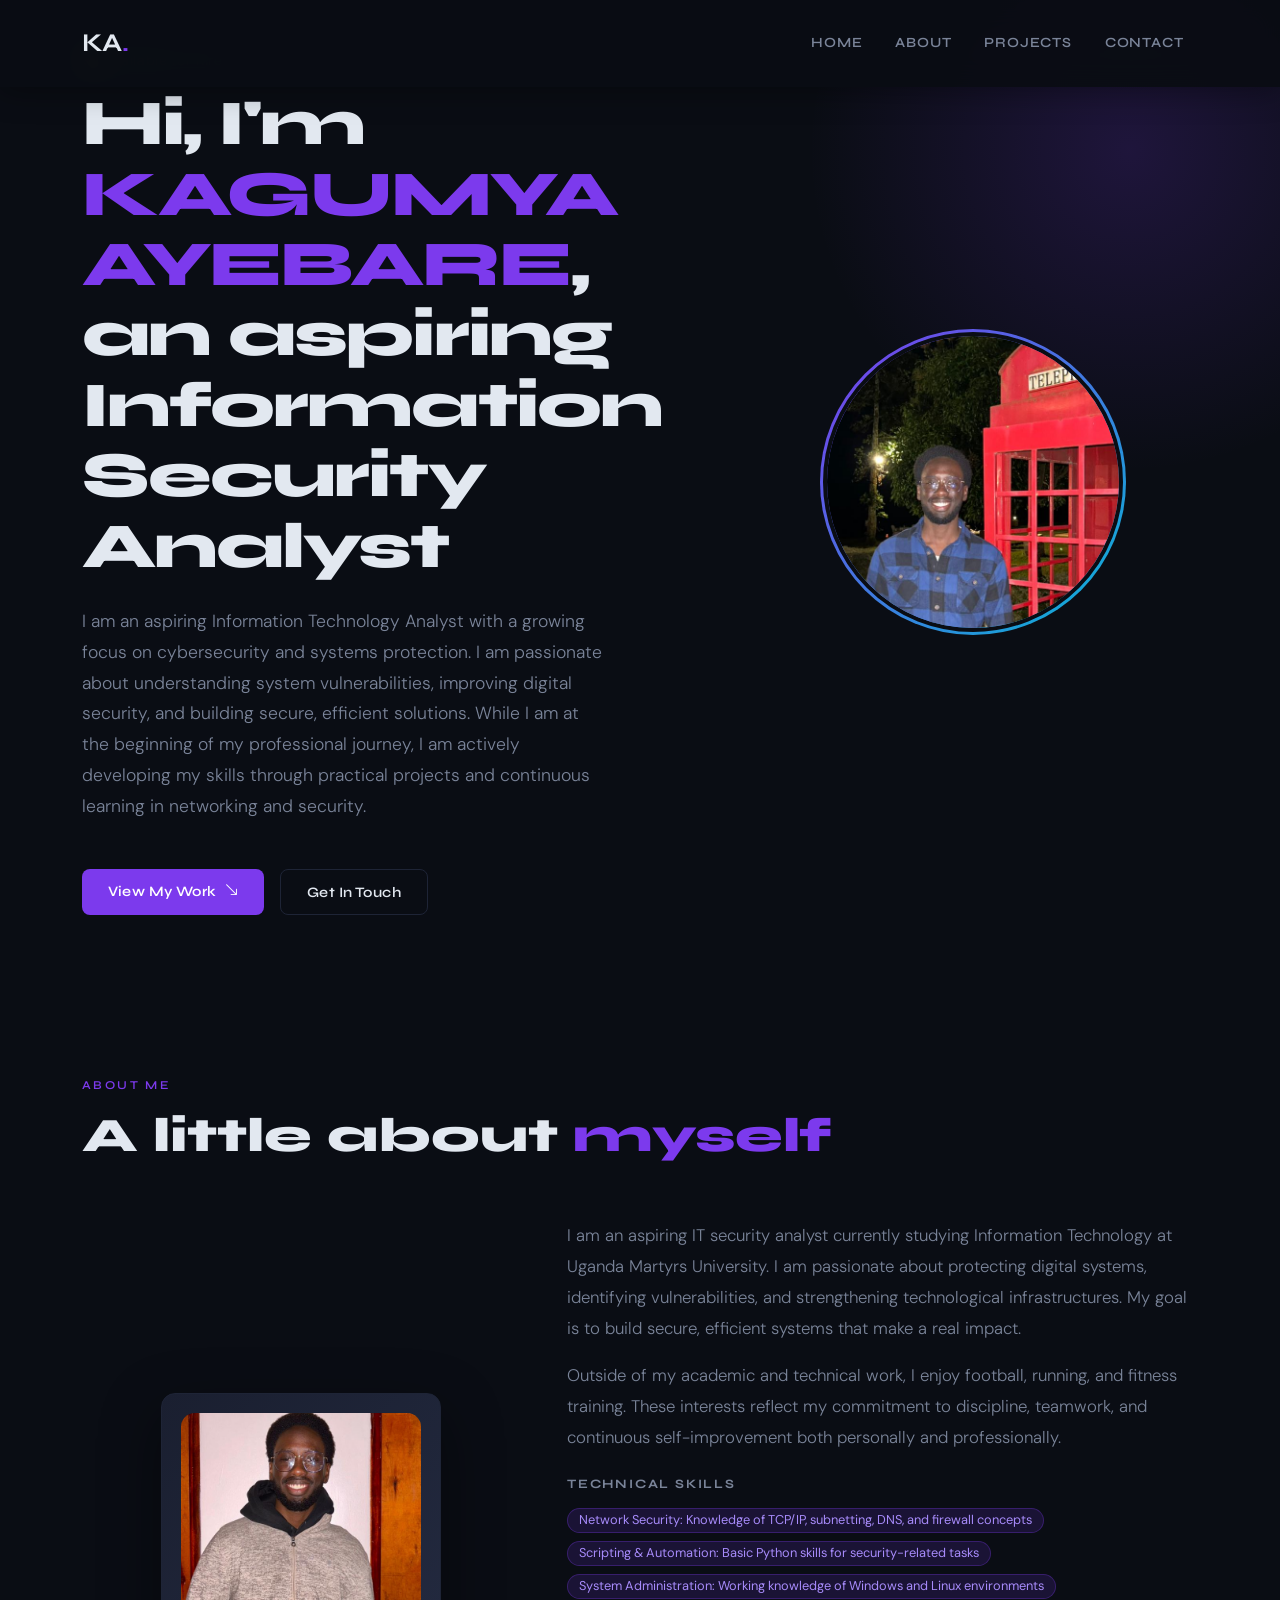
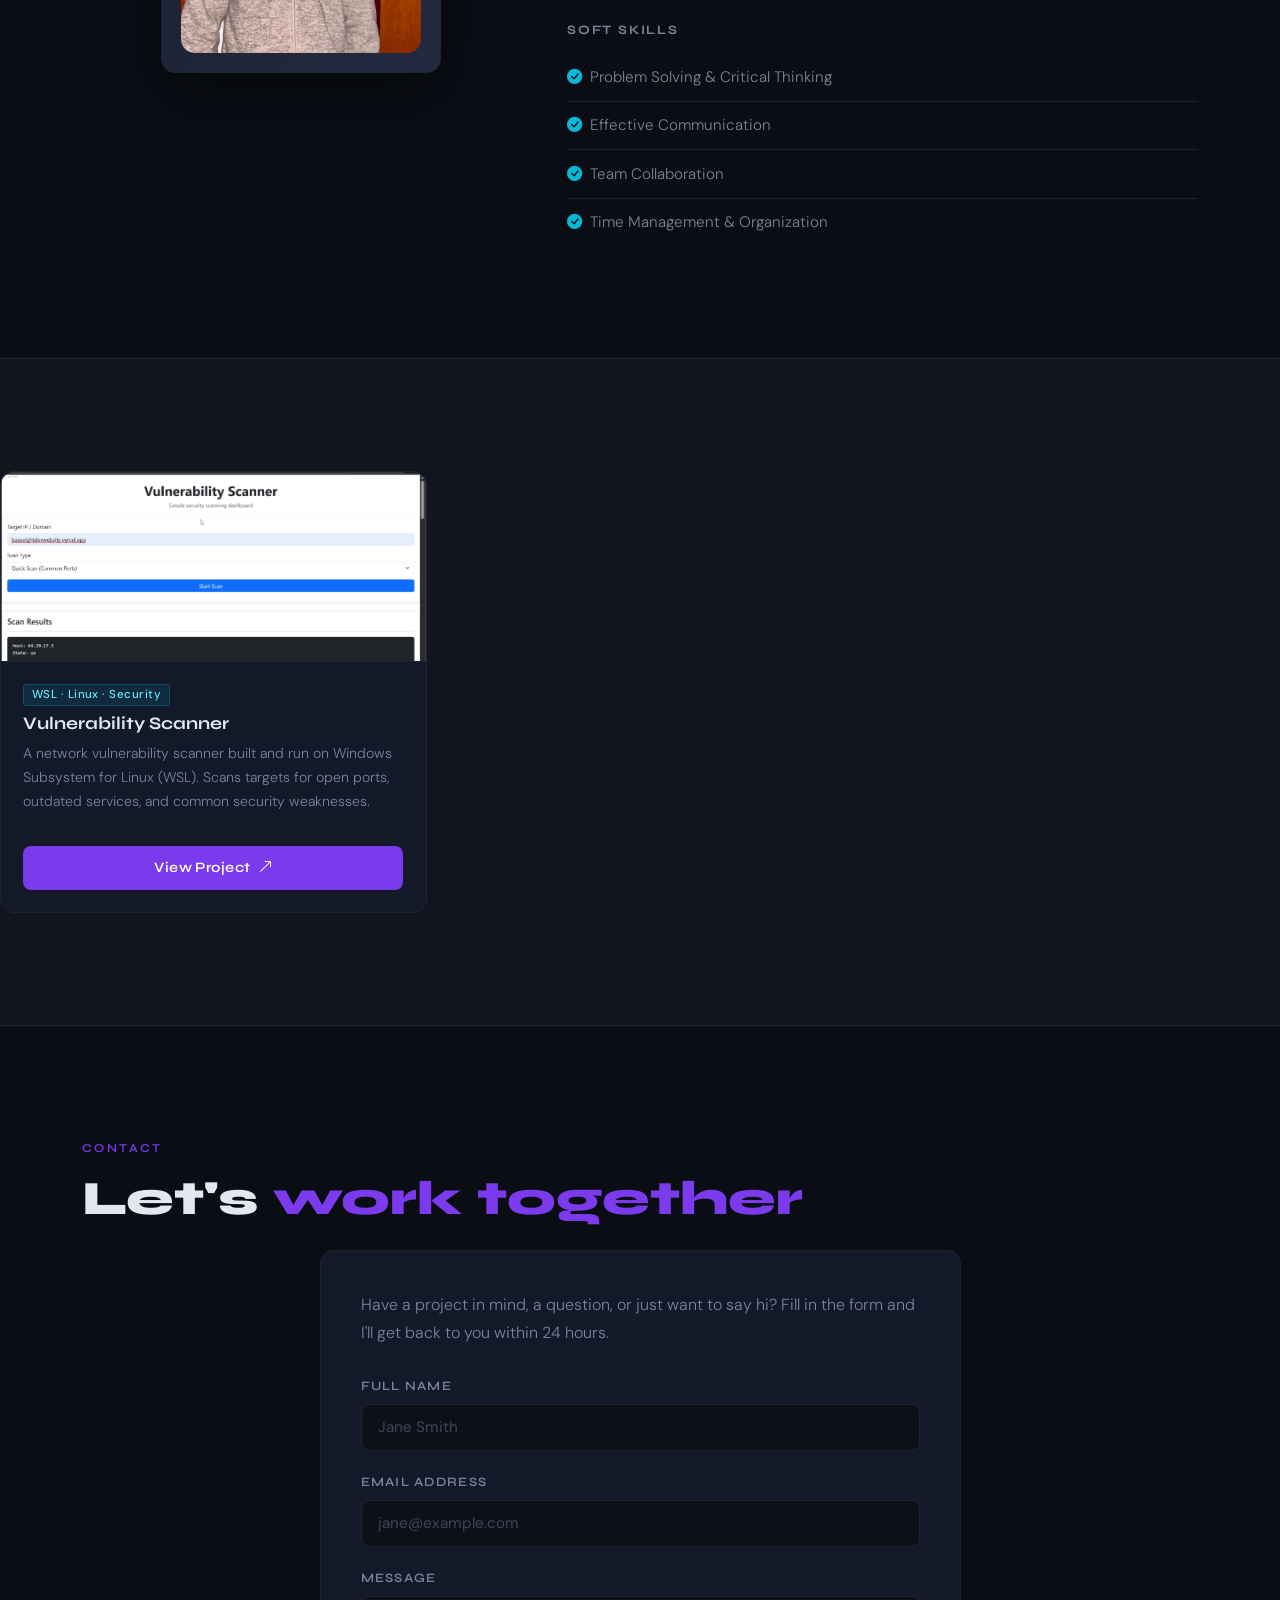
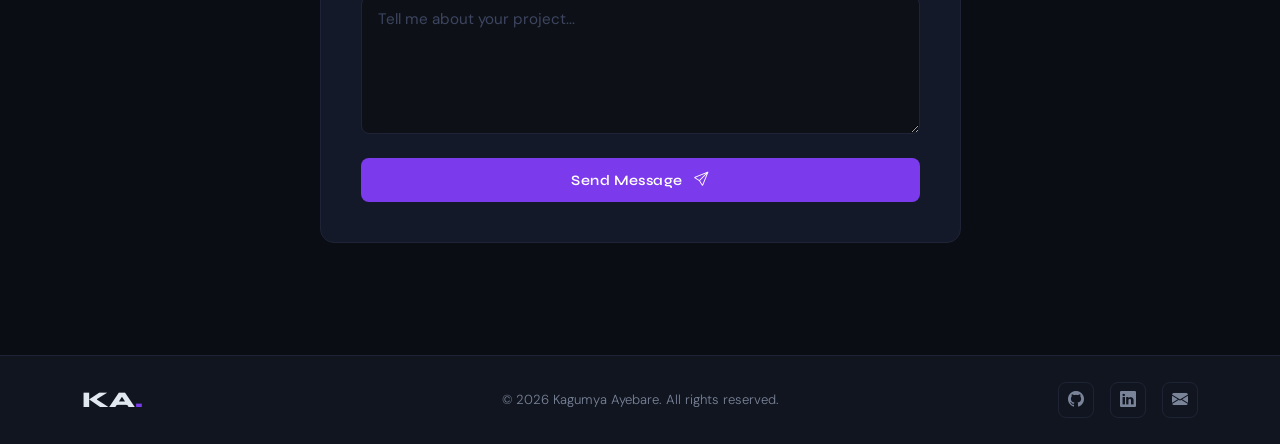
==== index.html @ 8e39b940 "Update and rename aboutme.html to index.html" ====
<!DOCTYPE html>
<html lang="en">
<head>
  <meta charset="UTF-8" />
  <meta name="viewport" content="width=device-width, initial-scale=1.0" />
  <title>KAGUMYA AYEBARE | Web Developer</title>
  <link rel="stylesheet" href="https://cdn.jsdelivr.net/npm/bootstrap@5.3.3/dist/css/bootstrap.min.css" />
  <link rel="preconnect" href="https://fonts.googleapis.com" />
  <link rel="preconnect" href="https://fonts.gstatic.com" crossorigin />
  <link href="https://fonts.googleapis.com/css2?family=Syne:wght@400;600;700;800&family=DM+Sans:ital,wght@0,300;0,400;0,500;1,300&display=swap" rel="stylesheet" />
  <link rel="stylesheet" href="https://cdn.jsdelivr.net/npm/bootstrap-icons@1.11.3/font/bootstrap-icons.min.css" />
  <style>
    :root {
      --color-bg: #0a0d14;
      --color-surface: #111520;
      --color-border: #1e2436;
      --color-accent: #7c3aed;
      --color-accent2: #06b6d4;
      --color-text: #e2e8f0;
      --color-muted: #7a8499;
      --color-card: #131929;
      --font-display: 'Syne', sans-serif;
      --font-body: 'DM Sans', sans-serif;
      --radius: 14px;
      --radius-sm: 8px;
      --transition: 0.25s ease;
    }
    *, *::before, *::after { box-sizing: border-box; }
    html { scroll-behavior: smooth; }
    body {
      background-color: var(--color-bg);
      color: var(--color-text);
      font-family: var(--font-body);
      font-weight: 300;
      line-height: 1.75;
      overflow-x: hidden;
    }
    h1, h2, h3, h4, h5, h6 {
      font-family: var(--font-display);
      font-weight: 700;
      line-height: 1.15;
    }
    .accent { color: var(--color-accent); }

    /* Navbar */
    #mainNav {
      background: rgba(10, 13, 20, 0.95);
      backdrop-filter: blur(14px);
      -webkit-backdrop-filter: blur(14px);
      padding: 1rem 0;
      box-shadow: 0 2px 32px rgba(0,0,0,0.4);
    }
    .navbar-brand {
      font-family: var(--font-display);
      font-size: 1.6rem;
      color: var(--color-text) !important;
      letter-spacing: -0.02em;
    }
    .dot { color: var(--color-accent); }
    .nav-link {
      font-family: var(--font-display);
      font-size: 0.875rem;
      font-weight: 600;
      letter-spacing: 0.06em;
      text-transform: uppercase;
      color: var(--color-muted) !important;
      padding: 0.5rem 0.9rem !important;
      border-radius: var(--radius-sm);
      transition: color var(--transition), background var(--transition);
    }
    .nav-link:hover { color: var(--color-text) !important; background: rgba(124,58,237,0.12); }
    .navbar-toggler { border: 1px solid var(--color-border); padding: 0.4rem 0.6rem; }
    .navbar-toggler-icon { filter: invert(1); }

    /* Sections */
    .section-pad { padding: 7rem 0; }
    .section-label {
      font-family: var(--font-display);
      font-size: 0.75rem;
      font-weight: 600;
      letter-spacing: 0.2em;
      text-transform: uppercase;
      color: var(--color-accent);
      margin-bottom: 0.75rem;
    }
    .section-title {
      font-size: clamp(2rem, 5vw, 3rem);
      font-weight: 800;
      color: var(--color-text);
      margin-bottom: 0;
    }

    /* Hero */
    .hero-section { background-color: var(--color-bg); position: relative; overflow: hidden; }
    .hero-bg-shape {
      position: absolute; top: -200px; right: -200px;
      width: 700px; height: 700px;
      background: radial-gradient(circle at center, rgba(124,58,237,0.18) 0%, transparent 65%);
      pointer-events: none; border-radius: 50%;
    }
    .hero-label { font-size: 0.9rem; color: var(--color-muted); letter-spacing: 0.04em; margin-bottom: 1rem; }
    .hero-title { font-size: clamp(2.5rem, 6vw, 4rem); font-weight: 800; letter-spacing: -0.03em; color: var(--color-text); line-height: 1.1; }
    .hero-sub { font-size: 1.1rem; color: var(--color-muted); max-width: 520px; font-weight: 300; }
    .hero-avatar-wrap { position: relative; width: 300px; height: 300px; }
    .hero-avatar-wrap::before {
      content: ''; position: absolute; inset: -3px;
      background: linear-gradient(135deg, var(--color-accent), var(--color-accent2));
      border-radius: 50%; z-index: 0;
    }
    .hero-avatar {
      position: relative; width: 100%; height: 100%;
      object-fit: cover; border-radius: 50%;
      border: 4px solid var(--color-bg); z-index: 1; background: #1a1f30;
    }

    /* Buttons */
    .btn-primary-custom {
      background: var(--color-accent); color: #fff; border: none;
      border-radius: var(--radius-sm); padding: 0.7rem 1.6rem;
      font-family: var(--font-display); font-weight: 600; font-size: 0.9rem;
      letter-spacing: 0.03em;
      transition: background var(--transition), box-shadow var(--transition), transform var(--transition);
    }
    .btn-primary-custom:hover { background: #6d28d9; color: #fff; box-shadow: 0 0 20px rgba(124,58,237,0.5); transform: translateY(-2px); }
    .btn-outline-custom {
      background: transparent; color: var(--color-text);
      border: 1px solid var(--color-border); border-radius: var(--radius-sm);
      padding: 0.7rem 1.6rem; font-family: var(--font-display); font-weight: 600;
      font-size: 0.9rem; letter-spacing: 0.03em;
      transition: border-color var(--transition), color var(--transition), transform var(--transition);
    }
    .btn-outline-custom:hover { border-color: var(--color-accent); color: var(--color-accent); transform: translateY(-2px); }

    /* About */
    .about-img-wrap {
      display: inline-flex; align-items: center; justify-content: center;
      width: 280px; height: 280px; border-radius: var(--radius);
      background: linear-gradient(135deg, #1a1f30, #232a40);
      border: 1px solid var(--color-border); overflow: hidden;
      box-shadow: 0 20px 60px rgba(0,0,0,0.4);
    }
    .about-img { width: 240px; height: 240px; object-fit: cover; border-radius: var(--radius); }
    .about-bio { color: var(--color-muted); font-size: 1.05rem; line-height: 1.85; }
    .skills-heading { font-family: var(--font-display); font-size: 0.8rem; font-weight: 700; text-transform: uppercase; letter-spacing: 0.14em; color: var(--color-muted); }
    .skill-badge {
      background-color: rgba(124,58,237,0.15) !important; color: #a78bfa !important;
      border: 1px solid rgba(124,58,237,0.3); font-family: var(--font-body);
      font-weight: 400; font-size: 0.8rem; padding: 0.4em 0.85em; border-radius: 30px;
    }
    .soft-skills-list .list-group-item {
      background: transparent; border-color: var(--color-border);
      color: var(--color-muted); padding: 0.65rem 0; font-size: 0.95rem;
    }
    .soft-skills-list .accent { color: var(--color-accent2); }

    /* Projects */
    .projects-section {
      background-color: var(--color-surface);
      border-top: 1px solid var(--color-border);
      border-bottom: 1px solid var(--color-border);
    }
    .project-card {
      background: var(--color-card) !important; border: 1px solid var(--color-border) !important;
      border-radius: var(--radius) !important; overflow: hidden;
      transition: transform var(--transition), box-shadow var(--transition), border-color var(--transition);
    }
    .project-card:hover { transform: translateY(-6px); box-shadow: 0 20px 50px rgba(0,0,0,0.45); border-color: rgba(124,58,237,0.4) !important; }
    .project-card .card-img-top { height: 190px; object-fit: cover; border-bottom: 1px solid var(--color-border); }
    .project-card .card-body { padding: 1.4rem !important; }
    .project-tag {
      background-color: rgba(6,182,212,0.12) !important; color: #67e8f9 !important;
      border: 1px solid rgba(6,182,212,0.25); font-size: 0.72rem; font-weight: 500;
      letter-spacing: 0.04em; border-radius: 4px; width: fit-content;
    }
    .card-title { font-family: var(--font-display); font-size: 1.1rem; font-weight: 700; color: var(--color-text); margin-bottom: 0.5rem; }
    .card-text { font-size: 0.88rem; color: var(--color-muted); line-height: 1.7; }

    /* Contact */
    .contact-card { background: var(--color-card); border: 1px solid var(--color-border); border-radius: var(--radius); padding: 2.5rem; }
    .contact-intro { color: var(--color-muted); font-size: 1rem; }
    .form-label { font-family: var(--font-display); font-size: 0.8rem; font-weight: 600; text-transform: uppercase; letter-spacing: 0.1em; color: var(--color-muted); margin-bottom: 0.4rem; }
    .custom-input {
      background-color: #0d1117 !important; border: 1px solid var(--color-border) !important;
      color: var(--color-text) !important; border-radius: var(--radius-sm) !important;
      padding: 0.7rem 1rem !important; font-family: var(--font-body); font-size: 0.95rem;
      transition: border-color var(--transition), box-shadow var(--transition);
    }
    .custom-input::placeholder { color: #3d4560; }
    .custom-input:focus { border-color: var(--color-accent) !important; box-shadow: 0 0 0 3px rgba(124,58,237,0.2) !important; outline: none; background-color: #0d1117 !important; color: var(--color-text) !important; }

    /* Footer */
    .site-footer { background-color: var(--color-surface); border-top: 1px solid var(--color-border); }
    .footer-brand { font-family: var(--font-display); font-size: 1.4rem; font-weight: 800; color: var(--color-text); }
    .footer-copy { font-size: 0.82rem; color: var(--color-muted); }
    .footer-icon {
      display: inline-flex; align-items: center; justify-content: center;
      width: 36px; height: 36px; border-radius: var(--radius-sm);
      border: 1px solid var(--color-border); color: var(--color-muted);
      font-size: 1rem; text-decoration: none;
      transition: color var(--transition), border-color var(--transition), background var(--transition);
    }
    .footer-icon:hover { color: var(--color-text); border-color: var(--color-accent); background: rgba(124,58,237,0.1); }

    @media (max-width: 991.98px) {
      .hero-section { padding-top: 100px; }
      .section-pad { padding: 5rem 0; }
      .hero-avatar-wrap { width: 220px; height: 220px; }
    }
    @media (max-width: 575.98px) {
      .hero-title { font-size: 2.2rem; }
      .contact-card { padding: 1.5rem; }
      .hero-avatar-wrap { width: 180px; height: 180px; }
    }
  </style>
</head>
<body>

  <header>
    <nav class="navbar navbar-expand-lg fixed-top" id="mainNav">
      <div class="container">
        <a class="navbar-brand fw-bold" href="#home">KA<span class="dot">.</span></a>
        <button class="navbar-toggler" type="button" data-bs-toggle="collapse" data-bs-target="#navbarNav"
          aria-controls="navbarNav" aria-expanded="false" aria-label="Toggle navigation">
          <span class="navbar-toggler-icon"></span>
        </button>
        <div class="collapse navbar-collapse justify-content-end" id="navbarNav">
          <ul class="navbar-nav gap-1">
            <li class="nav-item"><a class="nav-link" href="#home">Home</a></li>
            <li class="nav-item"><a class="nav-link" href="#about">About</a></li>
            <li class="nav-item"><a class="nav-link" href="#projects">Projects</a></li>
            <li class="nav-item"><a class="nav-link" href="#contact">Contact</a></li>
          </ul>
        </div>
      </div>
    </nav>
  </header>

  <main>
    <!-- HERO -->
    <section id="home" class="hero-section d-flex align-items-center">
      <div class="hero-bg-shape"></div>
      <div class="container position-relative">
        <div class="row align-items-center min-vh-100 py-5">
          <div class="col-lg-7 col-12">
            <p class="hero-label">👋 Available for hire</p>
            <h1 class="hero-title">Hi, I'm <span class="accent">KAGUMYA AYEBARE</span>, an aspiring Information Security Analyst</h1>
            <p class="hero-sub mt-4">I am an aspiring Information Technology Analyst with a growing focus on cybersecurity and systems protection. I am passionate about understanding system vulnerabilities, improving digital security, and building secure, efficient solutions. While I am at the beginning of my professional journey, I am actively developing my skills through practical projects and continuous learning in networking and security.</p>
            <div class="mt-5 d-flex flex-wrap gap-3">
              <a href="#projects" class="btn btn-primary-custom">View My Work <i class="bi bi-arrow-down-right ms-1"></i></a>
              <a href="#contact" class="btn btn-outline-custom">Get In Touch</a>
            </div>
          </div>
          <div class="col-lg-5 col-12 d-flex justify-content-center mt-5 mt-lg-0">
            <div class="hero-avatar-wrap">
              <img src="WhatsApp Image 2026-03-04 at 10.51.13 AM.jpeg" alt="" class="hero-avatar" />
            </div>
          </div>
        </div>
      </div>
    </section>

    <!-- ABOUT -->
    <section id="about" class="section-pad">
      <div class="container">
        <div class="section-label">About Me</div>
        <h2 class="section-title">A little about <span class="accent">myself</span></h2>
        <div class="row align-items-center g-5 mt-2">
          <div class="col-lg-5 col-12 text-center">
            <div class="about-img-wrap">
              <img src="WhatsApp Image 2026-03-04 at 10.28.19 AM.jpeg" alt="" class="about-img" />
            </div>
          </div>
          <div class="col-lg-7 col-12">
            <p class="about-bio">I am an aspiring IT security analyst currently studying Information Technology at Uganda Martyrs University. I am passionate about protecting digital systems, identifying vulnerabilities, and strengthening technological infrastructures. My goal is to build secure, efficient systems that make a real impact.</p>
            <p class="about-bio mt-3">Outside of my academic and technical work, I enjoy football, running, and fitness training. These interests reflect my commitment to discipline, teamwork, and continuous self-improvement both personally and professionally.</p>
            <h5 class="skills-heading mt-4 mb-3">Technical Skills</h5>
            <div class="d-flex flex-wrap gap-2 mb-4">
              <span class="badge skill-badge">Network Security: Knowledge of TCP/IP, subnetting, DNS, and firewall concepts</span>
              <span class="badge skill-badge">Scripting & Automation: Basic Python skills for security-related tasks</span>
              <span class="badge skill-badge">System Administration: Working knowledge of Windows and Linux environments</span>
             </div>
            <h5 class="skills-heading mb-3">Soft Skills</h5>
            <ul class="list-group list-group-flush soft-skills-list">
              <li class="list-group-item"><i class="bi bi-check-circle-fill me-2 accent"></i>Problem Solving & Critical Thinking</li>
              <li class="list-group-item"><i class="bi bi-check-circle-fill me-2 accent"></i>Effective Communication</li>
              <li class="list-group-item"><i class="bi bi-check-circle-fill me-2 accent"></i>Team Collaboration</li>
              <li class="list-group-item"><i class="bi bi-check-circle-fill me-2 accent"></i>Time Management & Organization</li>
            </ul>
          </div>
        </div>
      </div>
    </section>

    <!-- PROJECTS -->
    <section id="projects" class="section-pad projects-section">
        <div class="col-12 col-md-6 col-lg-4">
            <div class="card project-card h-100">
              <img src="Screenshot 2026-02-24 184102.png" class="card-img-top" alt="Vulnerability scanner terminal output running on WSL" />
              <div class="card-body d-flex flex-column">
                <span class="badge project-tag mb-2">WSL · Linux · Security</span>
                <h5 class="card-title">Vulnerability Scanner</h5>
                <p class="card-text flex-grow-1">A network vulnerability scanner built and run on Windows Subsystem for Linux (WSL). Scans targets for open ports, outdated services, and common security weaknesses.</p>
                <a href="https://github.com/Ayebarekagumya/vulnerability-scanner" class="btn btn-primary-custom btn-sm mt-3">View Project <i class="bi bi-arrow-up-right ms-1"></i></a>
              </div>
            </div>
          </div>     
    </section>

    <!-- CONTACT -->
    <section id="contact" class="section-pad">
      <div class="container">
        <div class="section-label">Contact</div>
        <h2 class="section-title">Let's <span class="accent">work together</span></h2>
        <div class="row justify-content-center mt-4">
          <div class="col-12 col-lg-7">
            <div class="contact-card">
              <p class="contact-intro">Have a project in mind, a question, or just want to say hi? Fill in the form and I'll get back to you within 24 hours.</p>
              <div class="mt-4">
                <div class="mb-3">
                  <label for="contactName" class="form-label">Full Name</label>
                  <input type="text" class="form-control custom-input" id="contactName" placeholder="Jane Smith" />
                </div>
                <div class="mb-3">
                  <label for="contactEmail" class="form-label">Email Address</label>
                  <input type="email" class="form-control custom-input" id="contactEmail" placeholder="jane@example.com" />
                </div>
                <div class="mb-4">
                  <label for="contactMessage" class="form-label">Message</label>
                  <textarea class="form-control custom-input" id="contactMessage" rows="5" placeholder="Tell me about your project..."></textarea>
                </div>
                <button type="submit" class="btn btn-primary-custom w-100">Send Message <i class="bi bi-send ms-2"></i></button>
              </div>
            </div>
          </div>
        </div>
      </div>
    </section>
  </main>

  <!-- FOOTER -->
  <footer class="site-footer">
    <div class="container">
      <div class="row align-items-center py-4">
        <div class="col-12 col-md-4 text-center text-md-start mb-3 mb-md-0">
          <span class="footer-brand">KA<span class="dot">.</span></span>
        </div>
        <div class="col-12 col-md-4 text-center mb-3 mb-md-0">
          <p class="footer-copy mb-0">&copy; 2026 Kagumya Ayebare. All rights reserved.</p>
        </div>
        <div class="col-12 col-md-4 d-flex justify-content-center justify-content-md-end gap-3">
          <a href="https://github.com/" target="_blank" aria-label="GitHub profile" class="footer-icon"><i class="bi bi-github"></i></a>
          <a href="https://linkedin.com/" target="_blank" aria-label="LinkedIn profile" class="footer-icon"><i class="bi bi-linkedin"></i></a>
          <a href="mailto:alex@example.com" aria-label="Send an email" class="footer-icon"><i class="bi bi-envelope-fill"></i></a>
        </div>
      </div>
    </div>
  </footer>

  <script src="https://cdn.jsdelivr.net/npm/bootstrap@5.3.3/dist/js/bootstrap.bundle.min.js"></script>
</body>

</html>
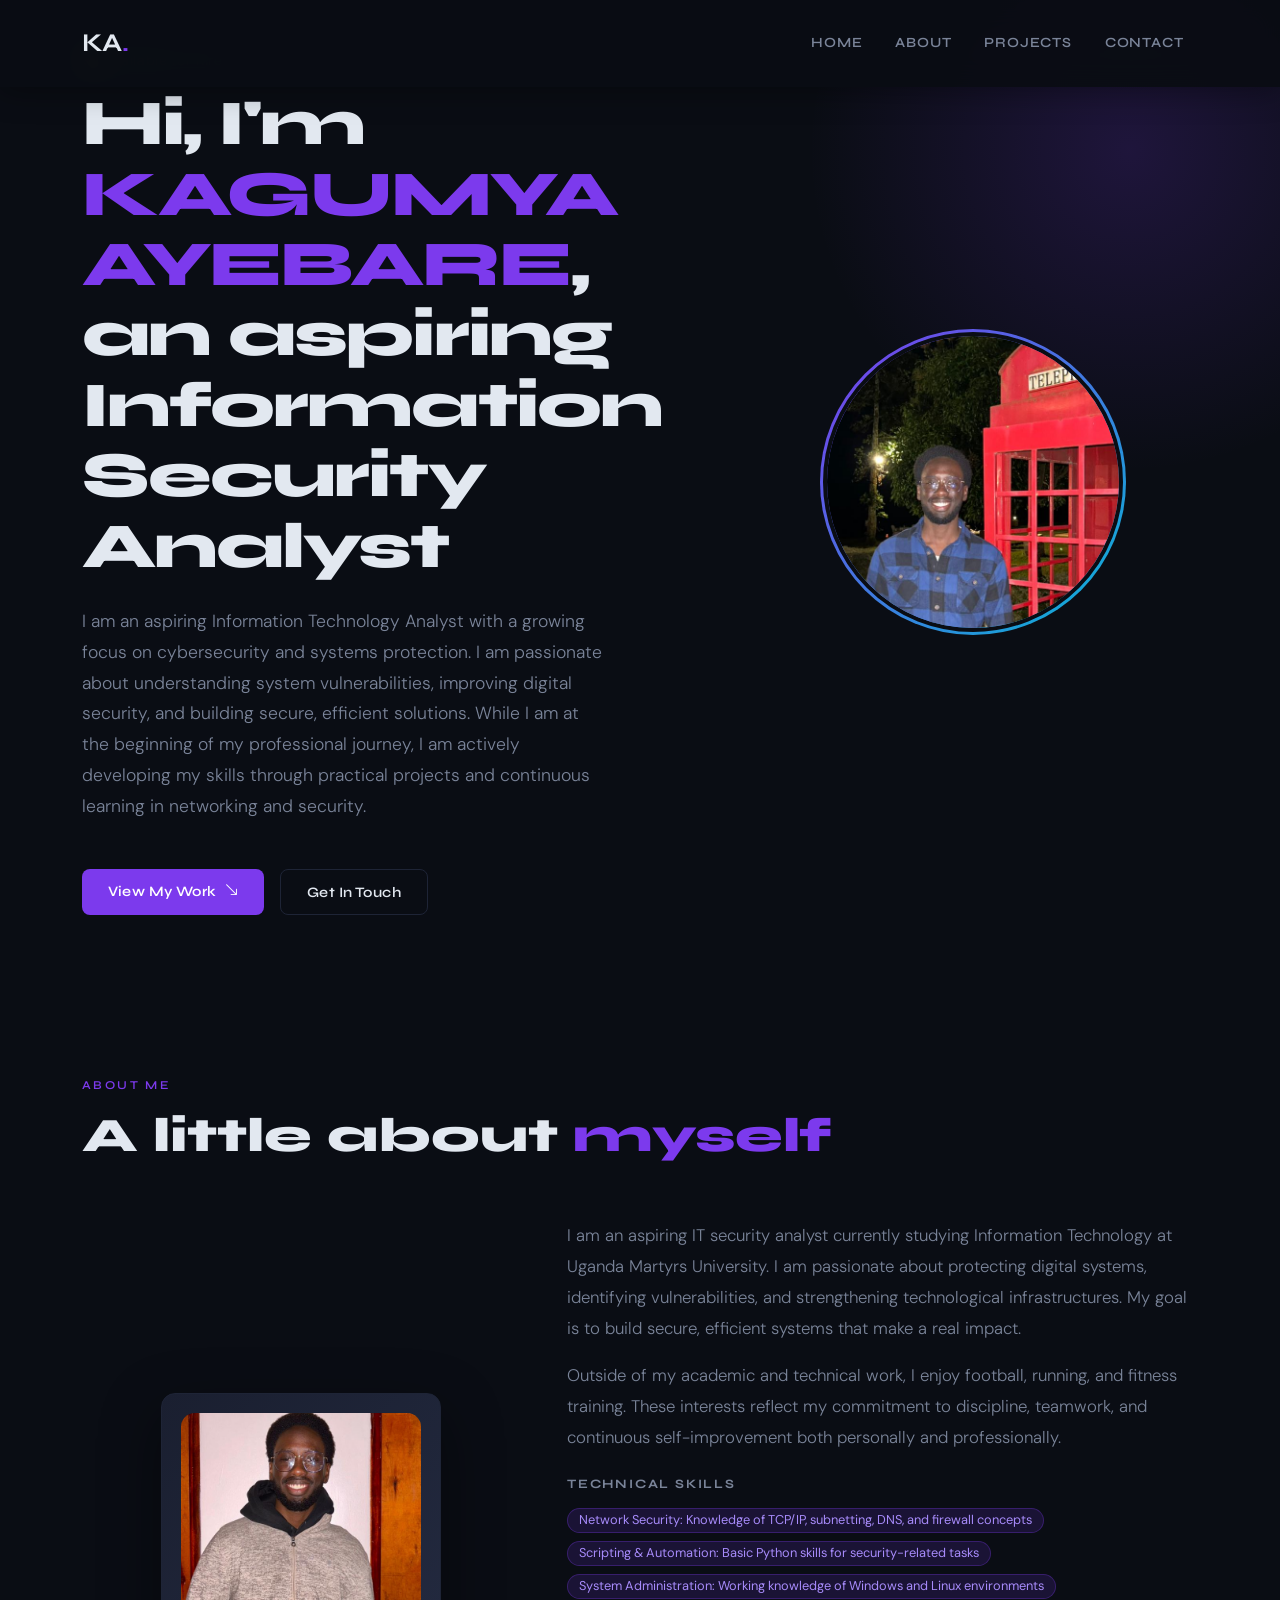
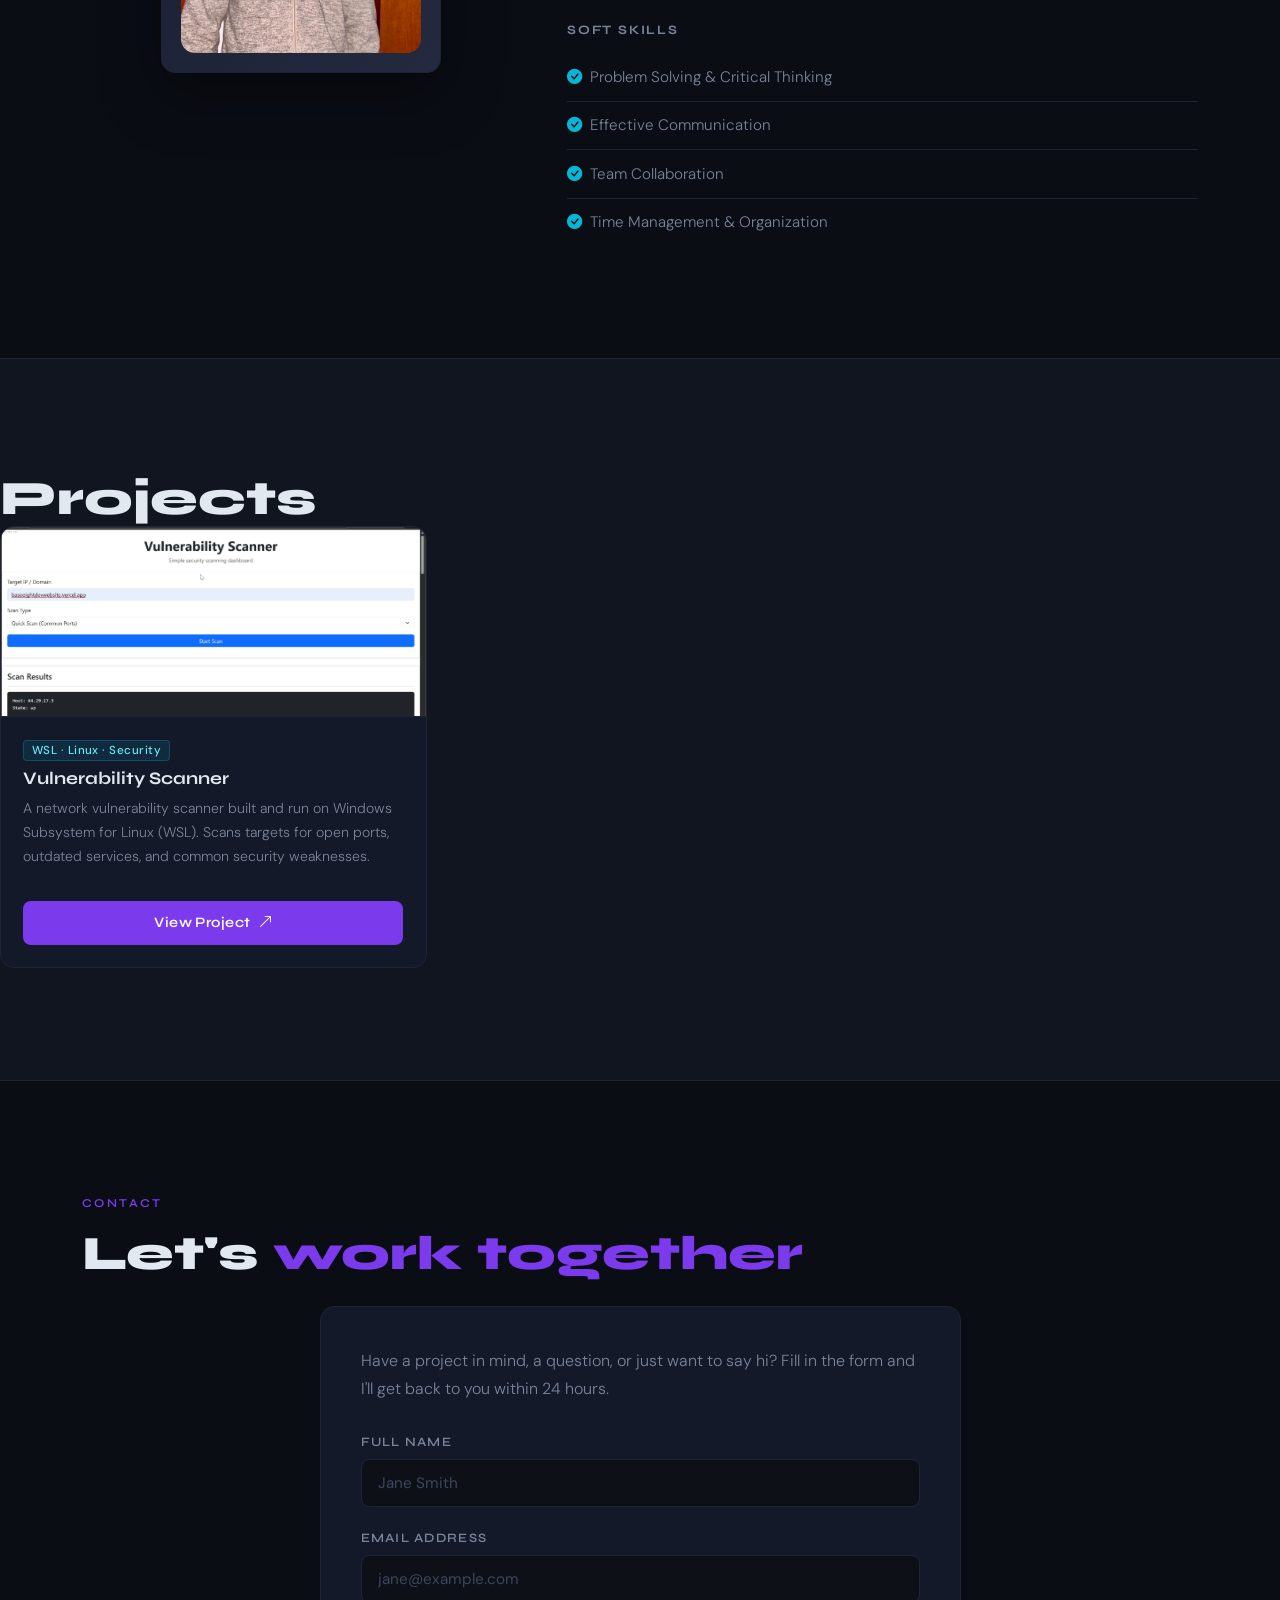
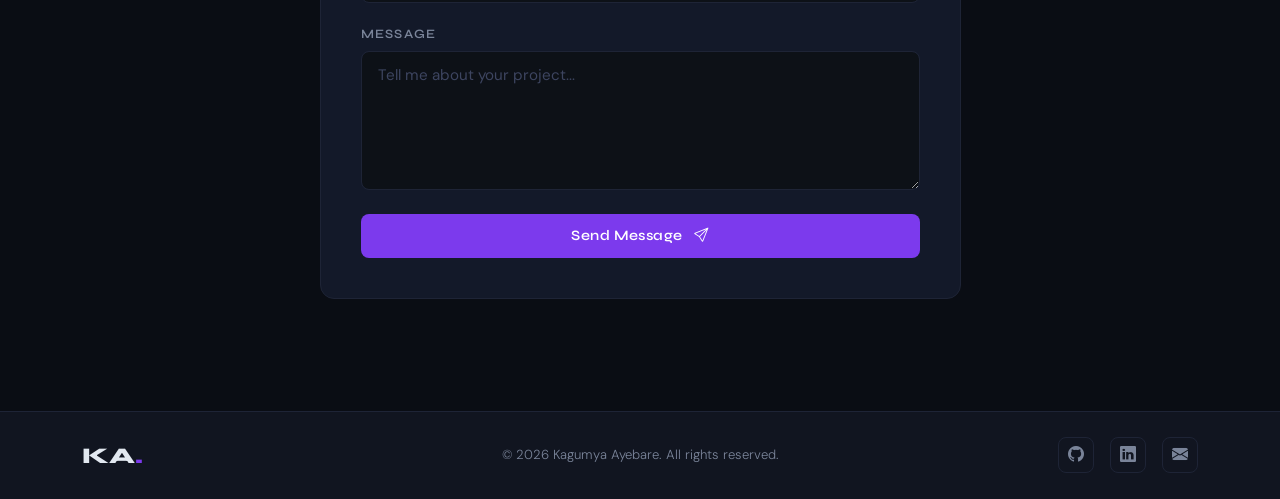
==== commit e8e2ee10: "Update and rename aboutme.html to index.html" ====
--- a/index.html
+++ b/index.html
@@ -9,209 +9,7 @@
   <link rel="preconnect" href="https://fonts.gstatic.com" crossorigin />
   <link href="https://fonts.googleapis.com/css2?family=Syne:wght@400;600;700;800&family=DM+Sans:ital,wght@0,300;0,400;0,500;1,300&display=swap" rel="stylesheet" />
   <link rel="stylesheet" href="https://cdn.jsdelivr.net/npm/bootstrap-icons@1.11.3/font/bootstrap-icons.min.css" />
-  <style>
-    :root {
-      --color-bg: #0a0d14;
-      --color-surface: #111520;
-      --color-border: #1e2436;
-      --color-accent: #7c3aed;
-      --color-accent2: #06b6d4;
-      --color-text: #e2e8f0;
-      --color-muted: #7a8499;
-      --color-card: #131929;
-      --font-display: 'Syne', sans-serif;
-      --font-body: 'DM Sans', sans-serif;
-      --radius: 14px;
-      --radius-sm: 8px;
-      --transition: 0.25s ease;
-    }
-    *, *::before, *::after { box-sizing: border-box; }
-    html { scroll-behavior: smooth; }
-    body {
-      background-color: var(--color-bg);
-      color: var(--color-text);
-      font-family: var(--font-body);
-      font-weight: 300;
-      line-height: 1.75;
-      overflow-x: hidden;
-    }
-    h1, h2, h3, h4, h5, h6 {
-      font-family: var(--font-display);
-      font-weight: 700;
-      line-height: 1.15;
-    }
-    .accent { color: var(--color-accent); }
-
-    /* Navbar */
-    #mainNav {
-      background: rgba(10, 13, 20, 0.95);
-      backdrop-filter: blur(14px);
-      -webkit-backdrop-filter: blur(14px);
-      padding: 1rem 0;
-      box-shadow: 0 2px 32px rgba(0,0,0,0.4);
-    }
-    .navbar-brand {
-      font-family: var(--font-display);
-      font-size: 1.6rem;
-      color: var(--color-text) !important;
-      letter-spacing: -0.02em;
-    }
-    .dot { color: var(--color-accent); }
-    .nav-link {
-      font-family: var(--font-display);
-      font-size: 0.875rem;
-      font-weight: 600;
-      letter-spacing: 0.06em;
-      text-transform: uppercase;
-      color: var(--color-muted) !important;
-      padding: 0.5rem 0.9rem !important;
-      border-radius: var(--radius-sm);
-      transition: color var(--transition), background var(--transition);
-    }
-    .nav-link:hover { color: var(--color-text) !important; background: rgba(124,58,237,0.12); }
-    .navbar-toggler { border: 1px solid var(--color-border); padding: 0.4rem 0.6rem; }
-    .navbar-toggler-icon { filter: invert(1); }
-
-    /* Sections */
-    .section-pad { padding: 7rem 0; }
-    .section-label {
-      font-family: var(--font-display);
-      font-size: 0.75rem;
-      font-weight: 600;
-      letter-spacing: 0.2em;
-      text-transform: uppercase;
-      color: var(--color-accent);
-      margin-bottom: 0.75rem;
-    }
-    .section-title {
-      font-size: clamp(2rem, 5vw, 3rem);
-      font-weight: 800;
-      color: var(--color-text);
-      margin-bottom: 0;
-    }
-
-    /* Hero */
-    .hero-section { background-color: var(--color-bg); position: relative; overflow: hidden; }
-    .hero-bg-shape {
-      position: absolute; top: -200px; right: -200px;
-      width: 700px; height: 700px;
-      background: radial-gradient(circle at center, rgba(124,58,237,0.18) 0%, transparent 65%);
-      pointer-events: none; border-radius: 50%;
-    }
-    .hero-label { font-size: 0.9rem; color: var(--color-muted); letter-spacing: 0.04em; margin-bottom: 1rem; }
-    .hero-title { font-size: clamp(2.5rem, 6vw, 4rem); font-weight: 800; letter-spacing: -0.03em; color: var(--color-text); line-height: 1.1; }
-    .hero-sub { font-size: 1.1rem; color: var(--color-muted); max-width: 520px; font-weight: 300; }
-    .hero-avatar-wrap { position: relative; width: 300px; height: 300px; }
-    .hero-avatar-wrap::before {
-      content: ''; position: absolute; inset: -3px;
-      background: linear-gradient(135deg, var(--color-accent), var(--color-accent2));
-      border-radius: 50%; z-index: 0;
-    }
-    .hero-avatar {
-      position: relative; width: 100%; height: 100%;
-      object-fit: cover; border-radius: 50%;
-      border: 4px solid var(--color-bg); z-index: 1; background: #1a1f30;
-    }
-
-    /* Buttons */
-    .btn-primary-custom {
-      background: var(--color-accent); color: #fff; border: none;
-      border-radius: var(--radius-sm); padding: 0.7rem 1.6rem;
-      font-family: var(--font-display); font-weight: 600; font-size: 0.9rem;
-      letter-spacing: 0.03em;
-      transition: background var(--transition), box-shadow var(--transition), transform var(--transition);
-    }
-    .btn-primary-custom:hover { background: #6d28d9; color: #fff; box-shadow: 0 0 20px rgba(124,58,237,0.5); transform: translateY(-2px); }
-    .btn-outline-custom {
-      background: transparent; color: var(--color-text);
-      border: 1px solid var(--color-border); border-radius: var(--radius-sm);
-      padding: 0.7rem 1.6rem; font-family: var(--font-display); font-weight: 600;
-      font-size: 0.9rem; letter-spacing: 0.03em;
-      transition: border-color var(--transition), color var(--transition), transform var(--transition);
-    }
-    .btn-outline-custom:hover { border-color: var(--color-accent); color: var(--color-accent); transform: translateY(-2px); }
-
-    /* About */
-    .about-img-wrap {
-      display: inline-flex; align-items: center; justify-content: center;
-      width: 280px; height: 280px; border-radius: var(--radius);
-      background: linear-gradient(135deg, #1a1f30, #232a40);
-      border: 1px solid var(--color-border); overflow: hidden;
-      box-shadow: 0 20px 60px rgba(0,0,0,0.4);
-    }
-    .about-img { width: 240px; height: 240px; object-fit: cover; border-radius: var(--radius); }
-    .about-bio { color: var(--color-muted); font-size: 1.05rem; line-height: 1.85; }
-    .skills-heading { font-family: var(--font-display); font-size: 0.8rem; font-weight: 700; text-transform: uppercase; letter-spacing: 0.14em; color: var(--color-muted); }
-    .skill-badge {
-      background-color: rgba(124,58,237,0.15) !important; color: #a78bfa !important;
-      border: 1px solid rgba(124,58,237,0.3); font-family: var(--font-body);
-      font-weight: 400; font-size: 0.8rem; padding: 0.4em 0.85em; border-radius: 30px;
-    }
-    .soft-skills-list .list-group-item {
-      background: transparent; border-color: var(--color-border);
-      color: var(--color-muted); padding: 0.65rem 0; font-size: 0.95rem;
-    }
-    .soft-skills-list .accent { color: var(--color-accent2); }
-
-    /* Projects */
-    .projects-section {
-      background-color: var(--color-surface);
-      border-top: 1px solid var(--color-border);
-      border-bottom: 1px solid var(--color-border);
-    }
-    .project-card {
-      background: var(--color-card) !important; border: 1px solid var(--color-border) !important;
-      border-radius: var(--radius) !important; overflow: hidden;
-      transition: transform var(--transition), box-shadow var(--transition), border-color var(--transition);
-    }
-    .project-card:hover { transform: translateY(-6px); box-shadow: 0 20px 50px rgba(0,0,0,0.45); border-color: rgba(124,58,237,0.4) !important; }
-    .project-card .card-img-top { height: 190px; object-fit: cover; border-bottom: 1px solid var(--color-border); }
-    .project-card .card-body { padding: 1.4rem !important; }
-    .project-tag {
-      background-color: rgba(6,182,212,0.12) !important; color: #67e8f9 !important;
-      border: 1px solid rgba(6,182,212,0.25); font-size: 0.72rem; font-weight: 500;
-      letter-spacing: 0.04em; border-radius: 4px; width: fit-content;
-    }
-    .card-title { font-family: var(--font-display); font-size: 1.1rem; font-weight: 700; color: var(--color-text); margin-bottom: 0.5rem; }
-    .card-text { font-size: 0.88rem; color: var(--color-muted); line-height: 1.7; }
-
-    /* Contact */
-    .contact-card { background: var(--color-card); border: 1px solid var(--color-border); border-radius: var(--radius); padding: 2.5rem; }
-    .contact-intro { color: var(--color-muted); font-size: 1rem; }
-    .form-label { font-family: var(--font-display); font-size: 0.8rem; font-weight: 600; text-transform: uppercase; letter-spacing: 0.1em; color: var(--color-muted); margin-bottom: 0.4rem; }
-    .custom-input {
-      background-color: #0d1117 !important; border: 1px solid var(--color-border) !important;
-      color: var(--color-text) !important; border-radius: var(--radius-sm) !important;
-      padding: 0.7rem 1rem !important; font-family: var(--font-body); font-size: 0.95rem;
-      transition: border-color var(--transition), box-shadow var(--transition);
-    }
-    .custom-input::placeholder { color: #3d4560; }
-    .custom-input:focus { border-color: var(--color-accent) !important; box-shadow: 0 0 0 3px rgba(124,58,237,0.2) !important; outline: none; background-color: #0d1117 !important; color: var(--color-text) !important; }
-
-    /* Footer */
-    .site-footer { background-color: var(--color-surface); border-top: 1px solid var(--color-border); }
-    .footer-brand { font-family: var(--font-display); font-size: 1.4rem; font-weight: 800; color: var(--color-text); }
-    .footer-copy { font-size: 0.82rem; color: var(--color-muted); }
-    .footer-icon {
-      display: inline-flex; align-items: center; justify-content: center;
-      width: 36px; height: 36px; border-radius: var(--radius-sm);
-      border: 1px solid var(--color-border); color: var(--color-muted);
-      font-size: 1rem; text-decoration: none;
-      transition: color var(--transition), border-color var(--transition), background var(--transition);
-    }
-    .footer-icon:hover { color: var(--color-text); border-color: var(--color-accent); background: rgba(124,58,237,0.1); }
-
-    @media (max-width: 991.98px) {
-      .hero-section { padding-top: 100px; }
-      .section-pad { padding: 5rem 0; }
-      .hero-avatar-wrap { width: 220px; height: 220px; }
-    }
-    @media (max-width: 575.98px) {
-      .hero-title { font-size: 2.2rem; }
-      .contact-card { padding: 1.5rem; }
-      .hero-avatar-wrap { width: 180px; height: 180px; }
-    }
-  </style>
+  <link rel="stylesheet" href="style.css">
 </head>
 <body>
 
@@ -293,6 +91,7 @@
 
     <!-- PROJECTS -->
     <section id="projects" class="section-pad projects-section">
+        <h2 class="section-title">Projects</h2>
         <div class="col-12 col-md-6 col-lg-4">
             <div class="card project-card h-100">
               <img src="Screenshot 2026-02-24 184102.png" class="card-img-top" alt="Vulnerability scanner terminal output running on WSL" />
@@ -358,5 +157,4 @@
 
   <script src="https://cdn.jsdelivr.net/npm/bootstrap@5.3.3/dist/js/bootstrap.bundle.min.js"></script>
 </body>
-
 </html>
--- a/style.css
+++ b/style.css
@@ -0,0 +1,201 @@
+:root {
+      --color-bg: #0a0d14;
+      --color-surface: #111520;
+      --color-border: #1e2436;
+      --color-accent: #7c3aed;
+      --color-accent2: #06b6d4;
+      --color-text: #e2e8f0;
+      --color-muted: #7a8499;
+      --color-card: #131929;
+      --font-display: 'Syne', sans-serif;
+      --font-body: 'DM Sans', sans-serif;
+      --radius: 14px;
+      --radius-sm: 8px;
+      --transition: 0.25s ease;
+    }
+    *, *::before, *::after { box-sizing: border-box; }
+    html { scroll-behavior: smooth; }
+    body {
+      background-color: var(--color-bg);
+      color: var(--color-text);
+      font-family: var(--font-body);
+      font-weight: 300;
+      line-height: 1.75;
+      overflow-x: hidden;
+    }
+    h1, h2, h3, h4, h5, h6 {
+      font-family: var(--font-display);
+      font-weight: 700;
+      line-height: 1.15;
+    }
+    .accent { color: var(--color-accent); }
+
+    /* Navbar */
+    #mainNav {
+      background: rgba(10, 13, 20, 0.95);
+      backdrop-filter: blur(14px);
+      -webkit-backdrop-filter: blur(14px);
+      padding: 1rem 0;
+      box-shadow: 0 2px 32px rgba(0,0,0,0.4);
+    }
+    .navbar-brand {
+      font-family: var(--font-display);
+      font-size: 1.6rem;
+      color: var(--color-text) !important;
+      letter-spacing: -0.02em;
+    }
+    .dot { color: var(--color-accent); }
+    .nav-link {
+      font-family: var(--font-display);
+      font-size: 0.875rem;
+      font-weight: 600;
+      letter-spacing: 0.06em;
+      text-transform: uppercase;
+      color: var(--color-muted) !important;
+      padding: 0.5rem 0.9rem !important;
+      border-radius: var(--radius-sm);
+      transition: color var(--transition), background var(--transition);
+    }
+    .nav-link:hover { color: var(--color-text) !important; background: rgba(124,58,237,0.12); }
+    .navbar-toggler { border: 1px solid var(--color-border); padding: 0.4rem 0.6rem; }
+    .navbar-toggler-icon { filter: invert(1); }
+
+    /* Sections */
+    .section-pad { padding: 7rem 0; }
+    .section-label {
+      font-family: var(--font-display);
+      font-size: 0.75rem;
+      font-weight: 600;
+      letter-spacing: 0.2em;
+      text-transform: uppercase;
+      color: var(--color-accent);
+      margin-bottom: 0.75rem;
+    }
+    .section-title {
+      font-size: clamp(2rem, 5vw, 3rem);
+      font-weight: 800;
+      color: var(--color-text);
+      margin-bottom: 0;
+    }
+
+    /* Hero */
+    .hero-section { background-color: var(--color-bg); position: relative; overflow: hidden; }
+    .hero-bg-shape {
+      position: absolute; top: -200px; right: -200px;
+      width: 700px; height: 700px;
+      background: radial-gradient(circle at center, rgba(124,58,237,0.18) 0%, transparent 65%);
+      pointer-events: none; border-radius: 50%;
+    }
+    .hero-label { font-size: 0.9rem; color: var(--color-muted); letter-spacing: 0.04em; margin-bottom: 1rem; }
+    .hero-title { font-size: clamp(2.5rem, 6vw, 4rem); font-weight: 800; letter-spacing: -0.03em; color: var(--color-text); line-height: 1.1; }
+    .hero-sub { font-size: 1.1rem; color: var(--color-muted); max-width: 520px; font-weight: 300; }
+    .hero-avatar-wrap { position: relative; width: 300px; height: 300px; }
+    .hero-avatar-wrap::before {
+      content: ''; position: absolute; inset: -3px;
+      background: linear-gradient(135deg, var(--color-accent), var(--color-accent2));
+      border-radius: 50%; z-index: 0;
+    }
+    .hero-avatar {
+      position: relative; width: 100%; height: 100%;
+      object-fit: cover; border-radius: 50%;
+      border: 4px solid var(--color-bg); z-index: 1; background: #1a1f30;
+    }
+
+    /* Buttons */
+    .btn-primary-custom {
+      background: var(--color-accent); color: #fff; border: none;
+      border-radius: var(--radius-sm); padding: 0.7rem 1.6rem;
+      font-family: var(--font-display); font-weight: 600; font-size: 0.9rem;
+      letter-spacing: 0.03em;
+      transition: background var(--transition), box-shadow var(--transition), transform var(--transition);
+    }
+    .btn-primary-custom:hover { background: #6d28d9; color: #fff; box-shadow: 0 0 20px rgba(124,58,237,0.5); transform: translateY(-2px); }
+    .btn-outline-custom {
+      background: transparent; color: var(--color-text);
+      border: 1px solid var(--color-border); border-radius: var(--radius-sm);
+      padding: 0.7rem 1.6rem; font-family: var(--font-display); font-weight: 600;
+      font-size: 0.9rem; letter-spacing: 0.03em;
+      transition: border-color var(--transition), color var(--transition), transform var(--transition);
+    }
+    .btn-outline-custom:hover { border-color: var(--color-accent); color: var(--color-accent); transform: translateY(-2px); }
+
+    /* About */
+    .about-img-wrap {
+      display: inline-flex; align-items: center; justify-content: center;
+      width: 280px; height: 280px; border-radius: var(--radius);
+      background: linear-gradient(135deg, #1a1f30, #232a40);
+      border: 1px solid var(--color-border); overflow: hidden;
+      box-shadow: 0 20px 60px rgba(0,0,0,0.4);
+    }
+    .about-img { width: 240px; height: 240px; object-fit: cover; border-radius: var(--radius); }
+    .about-bio { color: var(--color-muted); font-size: 1.05rem; line-height: 1.85; }
+    .skills-heading { font-family: var(--font-display); font-size: 0.8rem; font-weight: 700; text-transform: uppercase; letter-spacing: 0.14em; color: var(--color-muted); }
+    .skill-badge {
+      background-color: rgba(124,58,237,0.15) !important; color: #a78bfa !important;
+      border: 1px solid rgba(124,58,237,0.3); font-family: var(--font-body);
+      font-weight: 400; font-size: 0.8rem; padding: 0.4em 0.85em; border-radius: 30px;
+    }
+    .soft-skills-list .list-group-item {
+      background: transparent; border-color: var(--color-border);
+      color: var(--color-muted); padding: 0.65rem 0; font-size: 0.95rem;
+    }
+    .soft-skills-list .accent { color: var(--color-accent2); }
+
+    /* Projects */
+    .projects-section {
+      background-color: var(--color-surface);
+      border-top: 1px solid var(--color-border);
+      border-bottom: 1px solid var(--color-border);
+    }
+    .project-card {
+      background: var(--color-card) !important; border: 1px solid var(--color-border) !important;
+      border-radius: var(--radius) !important; overflow: hidden;
+      transition: transform var(--transition), box-shadow var(--transition), border-color var(--transition);
+    }
+    .project-card:hover { transform: translateY(-6px); box-shadow: 0 20px 50px rgba(0,0,0,0.45); border-color: rgba(124,58,237,0.4) !important; }
+    .project-card .card-img-top { height: 190px; object-fit: cover; border-bottom: 1px solid var(--color-border); }
+    .project-card .card-body { padding: 1.4rem !important; }
+    .project-tag {
+      background-color: rgba(6,182,212,0.12) !important; color: #67e8f9 !important;
+      border: 1px solid rgba(6,182,212,0.25); font-size: 0.72rem; font-weight: 500;
+      letter-spacing: 0.04em; border-radius: 4px; width: fit-content;
+    }
+    .card-title { font-family: var(--font-display); font-size: 1.1rem; font-weight: 700; color: var(--color-text); margin-bottom: 0.5rem; }
+    .card-text { font-size: 0.88rem; color: var(--color-muted); line-height: 1.7; }
+
+    /* Contact */
+    .contact-card { background: var(--color-card); border: 1px solid var(--color-border); border-radius: var(--radius); padding: 2.5rem; }
+    .contact-intro { color: var(--color-muted); font-size: 1rem; }
+    .form-label { font-family: var(--font-display); font-size: 0.8rem; font-weight: 600; text-transform: uppercase; letter-spacing: 0.1em; color: var(--color-muted); margin-bottom: 0.4rem; }
+    .custom-input {
+      background-color: #0d1117 !important; border: 1px solid var(--color-border) !important;
+      color: var(--color-text) !important; border-radius: var(--radius-sm) !important;
+      padding: 0.7rem 1rem !important; font-family: var(--font-body); font-size: 0.95rem;
+      transition: border-color var(--transition), box-shadow var(--transition);
+    }
+    .custom-input::placeholder { color: #3d4560; }
+    .custom-input:focus { border-color: var(--color-accent) !important; box-shadow: 0 0 0 3px rgba(124,58,237,0.2) !important; outline: none; background-color: #0d1117 !important; color: var(--color-text) !important; }
+
+    /* Footer */
+    .site-footer { background-color: var(--color-surface); border-top: 1px solid var(--color-border); }
+    .footer-brand { font-family: var(--font-display); font-size: 1.4rem; font-weight: 800; color: var(--color-text); }
+    .footer-copy { font-size: 0.82rem; color: var(--color-muted); }
+    .footer-icon {
+      display: inline-flex; align-items: center; justify-content: center;
+      width: 36px; height: 36px; border-radius: var(--radius-sm);
+      border: 1px solid var(--color-border); color: var(--color-muted);
+      font-size: 1rem; text-decoration: none;
+      transition: color var(--transition), border-color var(--transition), background var(--transition);
+    }
+    .footer-icon:hover { color: var(--color-text); border-color: var(--color-accent); background: rgba(124,58,237,0.1); }
+
+    @media (max-width: 991.98px) {
+      .hero-section { padding-top: 100px; }
+      .section-pad { padding: 5rem 0; }
+      .hero-avatar-wrap { width: 220px; height: 220px; }
+    }
+    @media (max-width: 575.98px) {
+      .hero-title { font-size: 2.2rem; }
+      .contact-card { padding: 1.5rem; }
+      .hero-avatar-wrap { width: 180px; height: 180px; }
+    }
